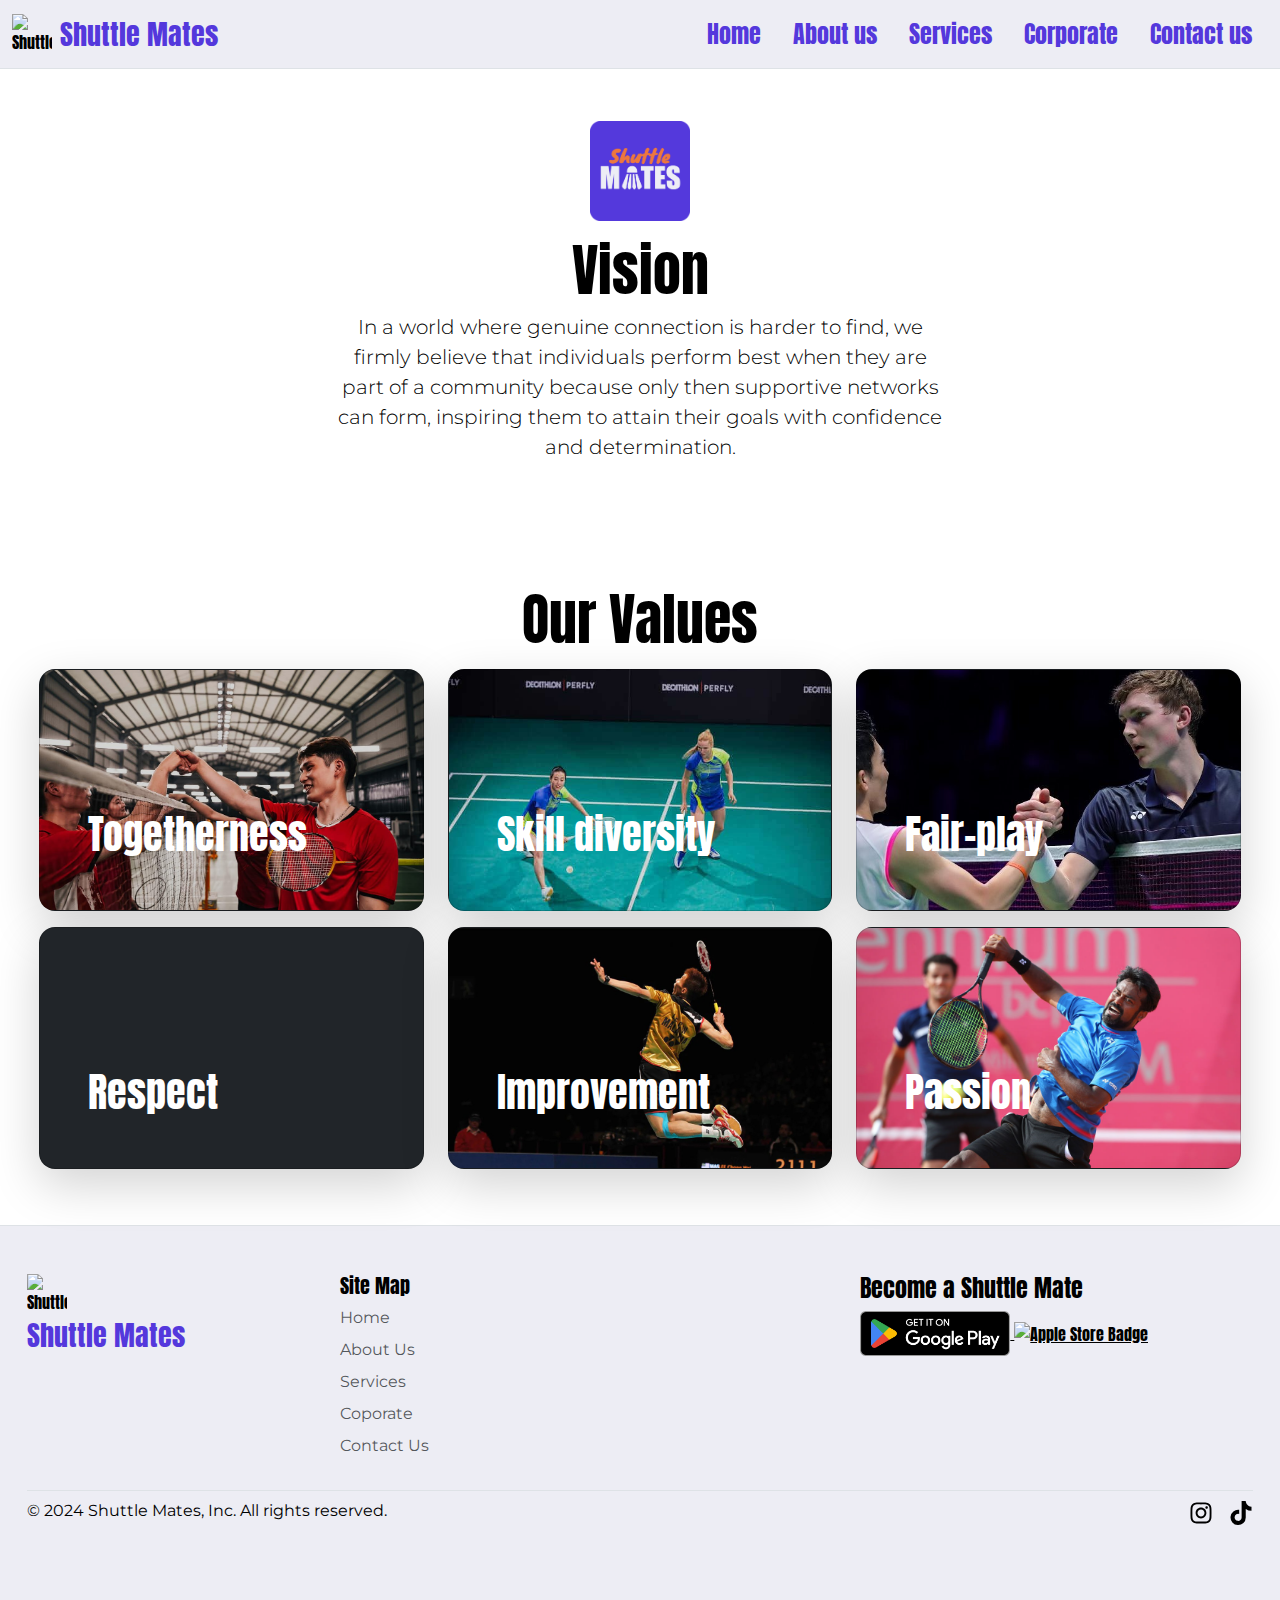
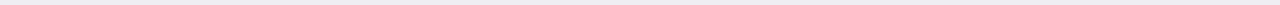
==== about-us.html @ 7204f405 "Pushing all local updates to github" ====
<!doctype html>
<html lang="en" class="h-100">
  <head>
    <meta charset="utf-8">
    <meta name="viewport" content="width=device-width, initial-scale=1">

    <!-- Bootstrap CSS -->
	<link href="https://cdn.jsdelivr.net/npm/bootstrap@5.3.3/dist/css/bootstrap.min.css" rel="stylesheet" integrity="sha384-QWTKZyjpPEjISv5WaRU9OFeRpok6YctnYmDr5pNlyT2bRjXh0JMhjY6hW+ALEwIH" crossorigin="anonymous">
    <!-- Own Styles -->
    <link rel="stylesheet" href="css/styles.css">
    <link href="navbars.css" rel="stylesheet" type="text/css">

    <!-- Bootstrap Javascript -->
    <script defer src="https://cdn.jsdelivr.net/npm/bootstrap@5.3.3/dist/js/bootstrap.bundle.min.js" integrity="sha384-YvpcrYf0tY3lHB60NNkmXc5s9fDVZLESaAA55NDzOxhy9GkcIdslK1eN7N6jIeHz" crossorigin="anonymous"></script>
    
	  
	  <title> Services | Shuttle Mates </title>
	  
    <!-- Google Analytics code goes just below here (check PRJ4 Guide for details) -->

	  <script async src="https://www.googletagmanager.com/gtag/js?id=G-DR5HKK5P80"></script>
      <script>
      window.dataLayer = window.dataLayer || [];
      function gtag(){dataLayer.push(arguments);}
      gtag('js', new Date());
      gtag('config', 'G-DR5HKK5P80');
      </script>
	  
    <!-- End of Google Analytics code -->  
  </head>
  <body class="h-100 d-flex flex-column">

    <!-- Navigation bar, adapted from https://getbootstrap.com/docs/5.1/components/navbar/ -->
     
    <header class="navbar d-flex flex-wrap justify-content-center border-bottom">
		<div class="container-fluid">
      <a href="/" class="d-flex align-items-center mb-3 mb-md-0 me-md-auto link-body-emphasis text-decoration-none">
       <img src="images/sm-logo.png" alt="Shuttle Mates Logo" width="40" height="40" class="me-2">
        <span class="fs-3 title-text">Shuttle Mates&nbsp;</span>
      </a>

      <ul class="nav nav-pills">
        <li class="nav-item"><a href="home.html" class="nav-link fs-4" aria-current="page">Home</a></li>
        <li class="nav-item"><a href="about-us.html" class="nav-link fs-4">About us</a></li>
        <li class="nav-item"><a href="services.html" class="nav-link fs-4">Services</a></li>
        <li class="nav-item"><a href="corporate.html" class="nav-link fs-4">Corporate</a></li>
        <li class="nav-item"><a href="contact-us.html" class="nav-link fs-4">Contact us</a></li>
      </ul>
	    </div>
    </header>
  <!-- End of navigation bar -->
	  
	  
  <!-- Service Explanation (Adapted from https://getbootstrap.com/docs/5.3/examples/heroes/) -->	   
<div class="px-4 py-1 my-5 text-center">
    <img class="d-block mx-auto mb-3" src="images/shuttle-mates-logo.png" alt="Shuttle Mates Logo" width="100" height="100">
    <h1 class="display-4 text-body-emphasis">Vision</h1>
    <div class="col-lg-6 mx-auto">
      <p class="lead mb-4 body-text">In a world where genuine connection is harder to find, we firmly believe that individuals perform best when they are part of a community because only then supportive networks can form, inspiring them to attain their goals with confidence and determination.</p>
    </div>
  </div>
    <!-- End of Service Explanation (Adapted from https://getbootstrap.com/docs/5.3/examples/heroes/) -->
	  
  <!-- Our Values (Adapted from https://getbootstrap.com/docs/5.3/examples/features/) -->	   
  <div class="container px-4 py-5" id="custom-cards">
    <h1 class="display-4 text-center">Our Values</h1>
    <div class="row row-cols-1 row-cols-lg-3 align-items-stretch g-4 py-2">
      <div class="col">
        <div class="card card-cover h-100 overflow-hidden text-bg-dark rounded-4 shadow-lg" style="background-image: url('images/togetherness.jpeg');">
          <div class="d-flex flex-column h-100 p-5 pb-3 text-white">
            <h3 class="pt-5 mt-5 mb-4 display-6 lh-1">Togetherness</h3>
            <ul class="d-flex list-unstyled mt-auto">
            </ul>
          </div>
        </div>
      </div>

      <div class="col">
        <div class="card card-cover h-100 overflow-hidden text-bg-dark rounded-4 shadow-lg" style="background-image: url('images/skill-diversity.jpeg');">
          <div class="d-flex flex-column h-100 p-5 pb-3 text-white text-shadow-1">
            <h3 class="pt-5 mt-5 mb-4 display-6 lh-1">Skill diversity</h3>
            <ul class="d-flex list-unstyled mt-auto">
			  </ul>
          </div>
        </div>
      </div>

      <div class="col">
        <div class="card card-cover h-100 overflow-hidden text-bg-dark rounded-4 shadow-lg" style="background-image: url('images/fair-play.jpeg');">
          <div class="d-flex flex-column h-100 p-5 pb-3 text-shadow-1">
            <h3 class="pt-5 mt-5 mb-4 display-6 lh-1">Fair-play</h3>
            <ul class="d-flex list-unstyled mt-auto">
            </ul>
          </div>
        </div>
      </div>
    </div>
	  
    <div class="row row-cols-1 row-cols-lg-3 align-items-stretch g-4 py-2">
      <div class="col">
        <div class="card card-cover h-100 overflow-hidden text-bg-dark rounded-4 shadow-lg" style="background-image: url('images/Respect.jpeg');">
          <div class="d-flex flex-column h-100 p-5 pb-3 text-white text-shadow-1">
            <h3 class="pt-5 mt-5 mb-4 display-6 lh-1">Respect</h3>
            <ul class="d-flex list-unstyled mt-auto">
            </ul>
          </div>
        </div>
      </div>

      <div class="col">
        <div class="card card-cover h-100 overflow-hidden text-bg-dark rounded-4 shadow-lg" style="background-image: url('images/improvement.jpeg');">
          <div class="d-flex flex-column h-100 p-5 pb-3 text-white text-shadow-1">
            <h3 class="pt-5 mt-5 mb-4 display-6 lh-1">Improvement</h3>
            <ul class="d-flex list-unstyled mt-auto">
            </ul>
          </div>
        </div>
      </div>

      <div class="col">
        <div class="card card-cover h-100 overflow-hidden text-bg-dark rounded-4 shadow-lg" style="background-image: url('images/passion.jpeg');">
          <div class="d-flex flex-column h-100 p-5 pb-3 text-shadow-1">
            <h3 class="pt-5 mt-5 mb-4 display-6 lh-1">Passion</h3>
            <ul class="d-flex list-unstyled mt-auto">
            </ul>
          </div>
        </div>
      </div>
    </div>	  
</div>	  

   <!-- End of Our Values (Adapted from https://getbootstrap.com/docs/5.3/examples/features/) -->
	  
   
	  
    <!-- A footer with socials -->
<div class="footer-color border-top">
<div class="container">
  <footer class="py-5">
    <div class="row">
      <div class="col-5 col-md-3 mb-3">
		  <ul class="nav flex-column">
			      <a href="/" class="d-flex align-items-center mb-3 mb-md-0 me-md-auto link-body-emphasis text-decoration-none">
					  <img src="images/sm-logo.png" alt="Shuttle Mates Logo" width="40" height="40" class="me-2"> </a>
        <span class="fs-3 title-text">Shuttle Mates&nbsp;</span>
		  </ul>
      </div>

      <div class="col-6 col-md-2 mb-3">
        <h5>Site Map</h5>
        <ul class="nav flex-column">
          <li class="body-text nav-item mb-2"><a href="#" class="nav-link p-0 text-body-secondary">Home</a></li>
          <li class="body-text nav-item mb-2"><a href="#" class="nav-link p-0 text-body-secondary">About Us</a></li>
          <li class="body-text nav-item mb-2"><a href="#" class="nav-link p-0 text-body-secondary">Services</a></li>
          <li class="body-text nav-item mb-2"><a href="#" class="nav-link p-0 text-body-secondary">Coporate</a></li>
          <li class="body-text nav-item mb-2"><a href="#" class="nav-link p-0 text-body-secondary">Contact Us</a></li>
        </ul>
      </div>

		<div class="col-md-4 offset-md-3 mb-3">
			<h4>Become a Shuttle Mate</h4>
			<div class="object-fit-scale">
				<a class="link-body-emphasis" href="https://play.google.com/store/apps/details?id=nl.loeihard.buas.hub&hl=en&gl=US">
				<img src="images/google-play-badge.png" class="img-fluid" alt="Google Play Badge" width="150" height="200">
				</a>
				<a class="link-body-emphasis" href="https://apps.apple.com/nl/app/buas-hub/id1639899061">
				<img src="images/apple-store-badge.svg" class="img-fluid" alt="Apple Store Badge" width="150" height="200">
				</a>
			</div>
		</div>

    </div>

    <div class="d-flex flex-column flex-sm-row justify-content-between py-2 my-2 border-top">
      <p class="body-text">&copy; 2024 Shuttle Mates, Inc. All rights reserved.</p>
      <ul class="list-unstyled d-flex">
        <li class="ms-3"><a class="link-body-emphasis" href="https://www.instagram.com/shuttle.mates/"><img src="images/instagram.svg" alt="Instagram" width="24" height="24"></a></li>
        <li class="ms-3"><a class="link-body-emphasis" href="https://www.tiktok.com/@shuttle.mate?_t=8lFBvm3TbAP&_r=1"><img src="images/tiktok.svg" alt="Twitter" width="24" height="24"></a></li>
      </ul>
    </div>
  </footer>
</div>
	</div>  
<script src="../assets/dist/js/bootstrap.bundle.min.js"></script>

    <!-- End of the footer -->

</body>
</html>
---- css/styles.css ----
/* Importing a Google Font */
@import url('https://fonts.googleapis.com/css2?family=Anton&family=Knewave&family=Montserrat:ital,wght@0,100..900;1,100..900&display=swap');
	

/* Changing the main font and background colour */
body {
	font-family: "Anton", "Knewave", "Montserrat", sans-serif;
	color: black;
	background-color: white;
}

/* Navigation bar */
.navbar {
	background-color: #EDEDF4;
}

.nav-link {
	color: #5438DC;
}

.nav-link:hover {
    color: #EC763E;
	opacity: .9;
}

.nav-link:active {
	background-color: #5438DC;
	color: white;
}

.video-container {
  position: relative;
  width: 100%;
  padding-top: 41.875%;
}

.video-container video {
  position: absolute;
  top: 0;
  left: 0;
  width: 100%;
  height: 100%;
}

.text-overlay-video {
  position: absolute;
  top: 50%;
  left: 50%;
  transform: translate(-50%, -50%);
  color: white;
  padding-top: 10%;

}


/* Hero Section shadow */

.white-shadow {
	text-shadow: -.01em -.01em .01em white,
		.02em .02em .02em white,
		0 0 .2em white,
		0 0 .5em white;
}

.title-text
{
    font-family: "Anton", normal;
	color: #5438DC;
}

.title-text-white{
    font-family: "Anton", normal;
	color: white;
}


.body-special-text
{
	font-family: "Knewave", normal;
	color: black;
}

.body-text
{
	font-family: "Montserrat", normal;
	color: black;
}

.btn-primary {
	background-color: #5438DC;
}

.btn-primary:hover {
    background-color: #EC763E;
	opacity: .9;
}



/* Typer effect Animation (adapted from https://www.codeply.com/go/orizmNWvT3/css-only-typing-animation-with-multiple-words*/
@media (max-width:768px) {
    h1 {
        font-size: 5rem;
    }
}

.text-typing, .text-nowrap {
    white-space:nowrap;
    display: block;
}


.typing-words span {
    text-indent: 0px;
    position: absolute;
	overflow: hidden;
	white-space: nowrap;
	color: #FFFFFF;
    visibility: hidden;
    border-right: 4px solid transparent;
    max-width: 32rem; /* width of widest string */
}
/* steps is number of chars-1 */
.typing-words span:nth-child(1) {
	animation: typing 0.7s steps(5), typingReverse 0.7s steps(5) 0.7s, blink-wait 1s step-end 1 1.4s, blink-caret 0.6s step-end infinite;
}
.typing-words span:nth-child(2) { 
	animation: typing 0.7s steps(5) 2.4s, typingReverse 0.7s steps(5) 3.1s, blink-wait 1s step-end 1 3.8s, blink-caret 0.6s step-end infinite;
}
.typing-words span:nth-child(3) { 
	animation: typing 0.7s steps(5) 4.8s, typingReverse 0.7s steps(5) 5.5s, blink-wait 1s step-end 1 6.2s, blink-caret 0.6s step-end infinite;
}
.typing-words span:nth-child(4) { 
	animation: typing 0.7s steps(5) 7.2s, typingReverse 0.7s steps(5) 7.9s, blink-wait 1s step-end 1 8.5s, blink-caret 0.6s step-end infinite;
}
/* pause on last word, end cursor blink */
.typing-words span:nth-child(5) {  
	animation: blink-caret 0.6s step-end 7 9.5s, typing 1s steps(7) 9.5s forwards;
}

@keyframes typing {
    from { width: 0; visibility: hidden; }
    to { width: 100%; visibility: visible; color: #FFFFFF; }
}

@keyframes typingReverse {
    from { width: 100%; visibility: visible; color: #FFFFFF; }
    to { width: 0; }
}

@keyframes blink-wait {
    from, to { width: 0; visibility: hidden; }
    30%, 60% { width: 0px; visibility: visible; }
}

@keyframes blink-caret {
    from, to { border-color: transparent; }
    50% { border-color: #FFFFFF; }
}


.footer-color {
	background-color: #EDEDF4;
}



/* Services page - centred hero screenshot (adapted from https://getbootstrap.com/docs/5.3/examples/heroes/*/
      .b-example-divider {
        width: 100%;
        height: 3rem;
        background-color: rgba(0, 0, 0, .1);
        border: solid rgba(0, 0, 0, .15);
        border-width: 1px 0;
        box-shadow: inset 0 .5em 1.5em rgba(0, 0, 0, .1), inset 0 .125em .5em rgba(0, 0, 0, .15);
      }

/* Services page - pricing (adapted from https://getbootstrap.com/docs/5.3/examples/pricing/*/

	.main-price-bg {
	background-color: #5438DC;
	color: white;
	}


	.container {
	  max-width: 1250px;
	}

	.pricing-header {
	  max-width: 700px;
	}


/* About us page - pricing (adapted from https://getbootstrap.com/docs/5.3/examples/features/*/
.card-cover {
  background-repeat: no-repeat;
  background-position: center center;
  background-size: cover;
}
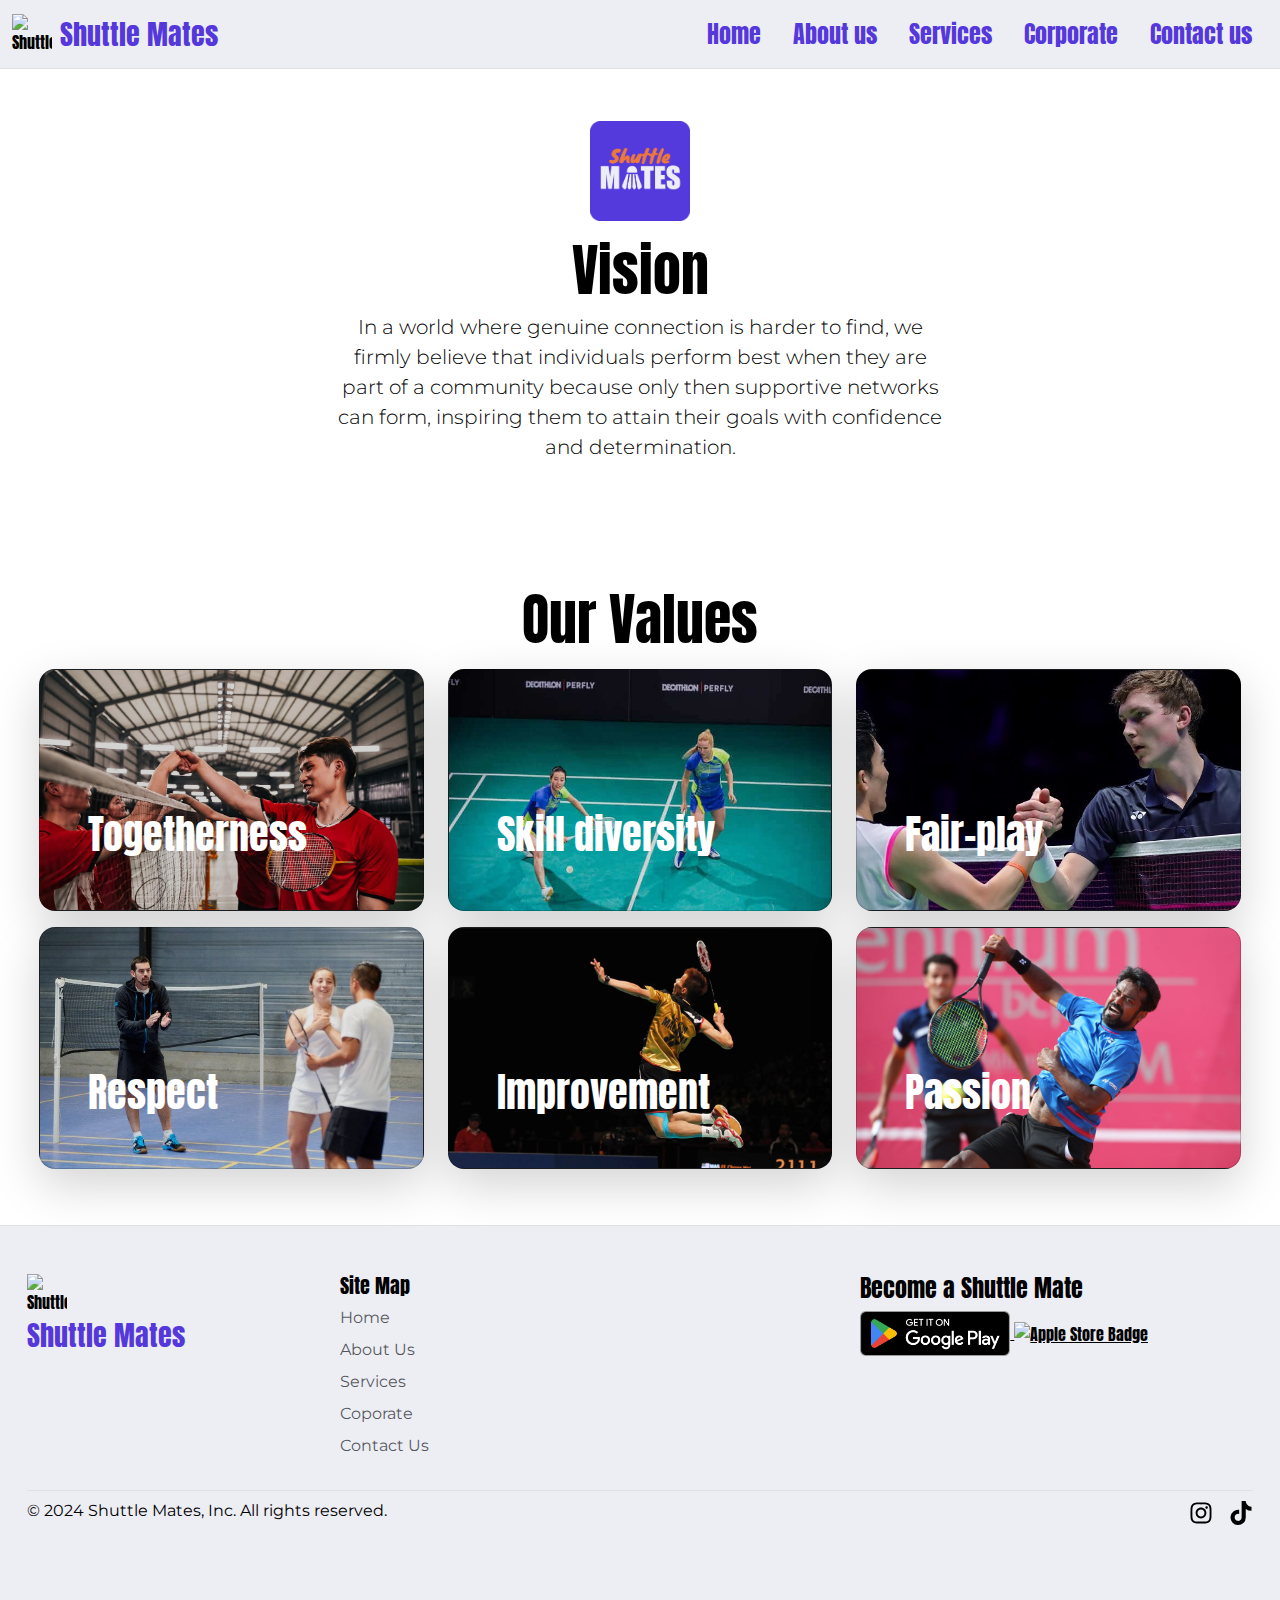
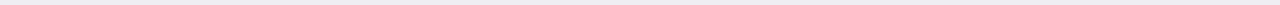
==== commit 1f9dce4d: "Respect Image naming issue fixed" ====
--- a/about-us.html
+++ b/about-us.html
@@ -40,7 +40,7 @@
       </a>
 
       <ul class="nav nav-pills">
-        <li class="nav-item"><a href="home.html" class="nav-link fs-4" aria-current="page">Home</a></li>
+        <li class="nav-item"><a href="index.html" class="nav-link fs-4" aria-current="page">Home</a></li>
         <li class="nav-item"><a href="about-us.html" class="nav-link fs-4">About us</a></li>
         <li class="nav-item"><a href="services.html" class="nav-link fs-4">Services</a></li>
         <li class="nav-item"><a href="corporate.html" class="nav-link fs-4">Corporate</a></li>
@@ -48,6 +48,7 @@
       </ul>
 	    </div>
     </header>
+	  
   <!-- End of navigation bar -->
 	  
 	  
@@ -98,7 +99,7 @@
 	  
     <div class="row row-cols-1 row-cols-lg-3 align-items-stretch g-4 py-2">
       <div class="col">
-        <div class="card card-cover h-100 overflow-hidden text-bg-dark rounded-4 shadow-lg" style="background-image: url('images/Respect.jpeg');">
+        <div class="card card-cover h-100 overflow-hidden text-bg-dark rounded-4 shadow-lg" style="background-image: url('images/respect.jpeg');">
           <div class="d-flex flex-column h-100 p-5 pb-3 text-white text-shadow-1">
             <h3 class="pt-5 mt-5 mb-4 display-6 lh-1">Respect</h3>
             <ul class="d-flex list-unstyled mt-auto">
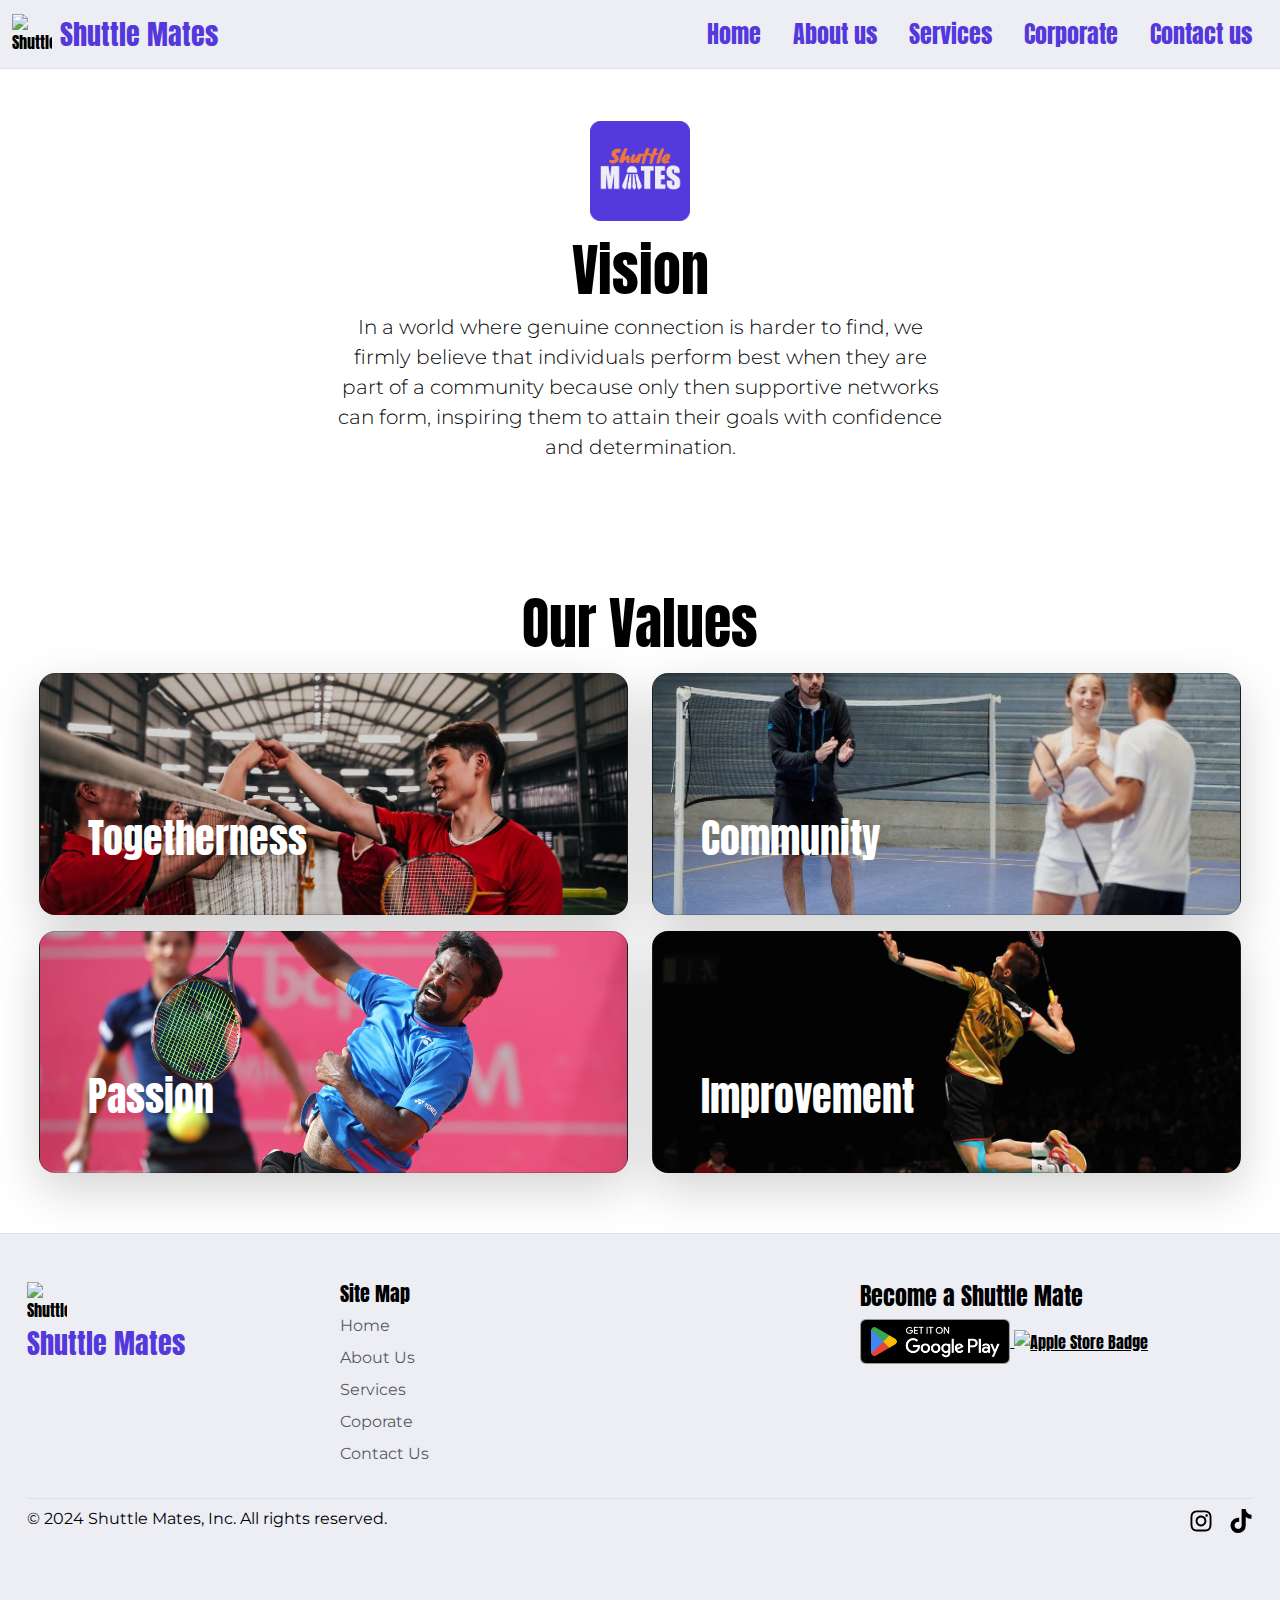
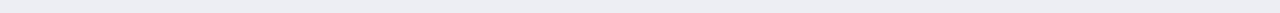
==== commit e0ffd654: "Footer adjusted and contact us page" ====
--- a/about-us.html
+++ b/about-us.html
@@ -34,7 +34,7 @@
      
     <header class="navbar d-flex flex-wrap justify-content-center border-bottom">
 		<div class="container-fluid">
-      <a href="/" class="d-flex align-items-center mb-3 mb-md-0 me-md-auto link-body-emphasis text-decoration-none">
+      <a href="index.html" class="d-flex align-items-center mb-3 mb-md-0 me-md-auto link-body-emphasis text-decoration-none">
        <img src="images/sm-logo.png" alt="Shuttle Mates Logo" width="40" height="40" class="me-2">
         <span class="fs-3 title-text">Shuttle Mates&nbsp;</span>
       </a>
@@ -48,7 +48,7 @@
       </ul>
 	    </div>
     </header>
-	  
+
   <!-- End of navigation bar -->
 	  
 	  
@@ -63,9 +63,10 @@
     <!-- End of Service Explanation (Adapted from https://getbootstrap.com/docs/5.3/examples/heroes/) -->
 	  
   <!-- Our Values (Adapted from https://getbootstrap.com/docs/5.3/examples/features/) -->	   
-  <div class="container px-4 py-5" id="custom-cards">
+
+	  <div class="container px-4 py-1 my-5">
     <h1 class="display-4 text-center">Our Values</h1>
-    <div class="row row-cols-1 row-cols-lg-3 align-items-stretch g-4 py-2">
+    <div class="row row-cols-1 row-cols-lg-2 align-items-stretch g-4 py-2">
       <div class="col">
         <div class="card card-cover h-100 overflow-hidden text-bg-dark rounded-4 shadow-lg" style="background-image: url('images/togetherness.jpeg');">
           <div class="d-flex flex-column h-100 p-5 pb-3 text-white">
@@ -77,31 +78,21 @@
       </div>
 
       <div class="col">
-        <div class="card card-cover h-100 overflow-hidden text-bg-dark rounded-4 shadow-lg" style="background-image: url('images/skill-diversity.jpeg');">
+        <div class="card card-cover h-100 overflow-hidden text-bg-dark rounded-4 shadow-lg" style="background-image: url('images/respect.jpeg');">
           <div class="d-flex flex-column h-100 p-5 pb-3 text-white text-shadow-1">
-            <h3 class="pt-5 mt-5 mb-4 display-6 lh-1">Skill diversity</h3>
+            <h3 class="pt-5 mt-5 mb-4 display-6 lh-1">Community</h3>
             <ul class="d-flex list-unstyled mt-auto">
 			  </ul>
           </div>
         </div>
       </div>
-
+	  </div>
+	  
+	      <div class="row row-cols-1 row-cols-lg-2 align-items-stretch g-4 py-2">
       <div class="col">
-        <div class="card card-cover h-100 overflow-hidden text-bg-dark rounded-4 shadow-lg" style="background-image: url('images/fair-play.jpeg');">
-          <div class="d-flex flex-column h-100 p-5 pb-3 text-shadow-1">
-            <h3 class="pt-5 mt-5 mb-4 display-6 lh-1">Fair-play</h3>
-            <ul class="d-flex list-unstyled mt-auto">
-            </ul>
-          </div>
-        </div>
-      </div>
-    </div>
-	  
-    <div class="row row-cols-1 row-cols-lg-3 align-items-stretch g-4 py-2">
-      <div class="col">
-        <div class="card card-cover h-100 overflow-hidden text-bg-dark rounded-4 shadow-lg" style="background-image: url('images/respect.jpeg');">
-          <div class="d-flex flex-column h-100 p-5 pb-3 text-white text-shadow-1">
-            <h3 class="pt-5 mt-5 mb-4 display-6 lh-1">Respect</h3>
+        <div class="card card-cover h-100 overflow-hidden text-bg-dark rounded-4 shadow-lg" style="background-image: url('images/passion.jpeg');">
+          <div class="d-flex flex-column h-100 p-5 pb-3 text-white">
+            <h3 class="pt-5 mt-5 mb-4 display-6 lh-1">Passion</h3>
             <ul class="d-flex list-unstyled mt-auto">
             </ul>
           </div>
@@ -113,23 +104,15 @@
           <div class="d-flex flex-column h-100 p-5 pb-3 text-white text-shadow-1">
             <h3 class="pt-5 mt-5 mb-4 display-6 lh-1">Improvement</h3>
             <ul class="d-flex list-unstyled mt-auto">
-            </ul>
+			  </ul>
           </div>
         </div>
       </div>
+		  </div>
+	  </div>
 
-      <div class="col">
-        <div class="card card-cover h-100 overflow-hidden text-bg-dark rounded-4 shadow-lg" style="background-image: url('images/passion.jpeg');">
-          <div class="d-flex flex-column h-100 p-5 pb-3 text-shadow-1">
-            <h3 class="pt-5 mt-5 mb-4 display-6 lh-1">Passion</h3>
-            <ul class="d-flex list-unstyled mt-auto">
-            </ul>
-          </div>
-        </div>
-      </div>
-    </div>	  
-</div>	  
 
+	  
    <!-- End of Our Values (Adapted from https://getbootstrap.com/docs/5.3/examples/features/) -->
 	  
    
@@ -150,11 +133,11 @@
       <div class="col-6 col-md-2 mb-3">
         <h5>Site Map</h5>
         <ul class="nav flex-column">
-          <li class="body-text nav-item mb-2"><a href="#" class="nav-link p-0 text-body-secondary">Home</a></li>
-          <li class="body-text nav-item mb-2"><a href="#" class="nav-link p-0 text-body-secondary">About Us</a></li>
-          <li class="body-text nav-item mb-2"><a href="#" class="nav-link p-0 text-body-secondary">Services</a></li>
-          <li class="body-text nav-item mb-2"><a href="#" class="nav-link p-0 text-body-secondary">Coporate</a></li>
-          <li class="body-text nav-item mb-2"><a href="#" class="nav-link p-0 text-body-secondary">Contact Us</a></li>
+          <li class="body-text nav-item mb-2"><a href="index.html" class="nav-link p-0 text-body-secondary">Home</a></li>
+          <li class="body-text nav-item mb-2"><a href="about-us.html" class="nav-link p-0 text-body-secondary">About Us</a></li>
+          <li class="body-text nav-item mb-2"><a href="services.html" class="nav-link p-0 text-body-secondary">Services</a></li>
+          <li class="body-text nav-item mb-2"><a href="corporate.html" class="nav-link p-0 text-body-secondary">Coporate</a></li>
+          <li class="body-text nav-item mb-2"><a href="contact-us.html" class="nav-link p-0 text-body-secondary">Contact Us</a></li>
         </ul>
       </div>
 
--- a/css/styles.css
+++ b/css/styles.css
@@ -86,6 +86,12 @@
 	color: black;
 }
 
+.body-text-white
+{
+	font-family: "Montserrat", normal;
+	color: white;
+}
+
 .btn-primary {
 	background-color: #5438DC;
 }
@@ -94,6 +100,9 @@
     background-color: #EC763E;
 	opacity: .9;
 }
+
+
+
 
 
 
@@ -192,10 +201,238 @@
 	}
 
 
-/* About us page - pricing (adapted from https://getbootstrap.com/docs/5.3/examples/features/*/
+/* About us page - cards (adapted from https://getbootstrap.com/docs/5.3/examples/features/*/
 .card-cover {
   background-repeat: no-repeat;
   background-position: center center;
   background-size: cover;
 }
 
+
+
+
+
+
+
+
+
+
+/* Contact us page - pricing (adapted from https://codepen.io/baahubali92/pen/oVGRYg/ */
+.overlay {
+    background-image: linear-gradient(to right, rgba(90, 100, 232, 0.9), rgba(84, 96, 234, 0.9));
+    width: 100%;
+    height: 100%;
+    z-index: 1;
+    position: relative;
+    padding: 110px 0;
+}
+.section-bg {
+    background-size: cover;
+    position: relative;
+    background-position: left;
+    z-index: 0;
+    padding: 0;
+    min-height: auto;
+    overflow: hidden;
+}
+.contact-form {
+    position: relative;
+    padding: 45px 0 45px 60px;
+}
+
+.contact-form:before {
+    position: absolute;
+    content: '';
+    top: 0;
+    right: 0;
+    bottom: 0;
+    left: 0;
+    border-radius: 6px;
+    background: #ffffff;
+    box-shadow: 10px 40px 40px rgba(0,0,0,.2);
+    pointer-events: none;
+    right: auto;
+    width: 100vw;
+}
+.particles-js-canvas-el {
+    position: absolute;
+    left: 0;
+    top: 0;
+    z-index: 1;
+}
+.contact-form input {
+    border: 0;
+    background: transparent;
+
+    display: block;
+    width: 100%;
+    min-height: 50px;
+    padding: 11px 0;
+    font-size: 16px;
+    font-weight: 600;
+    line-height: 27px;
+
+    background-color: transparent;
+    background-image: none;
+    border-radius: 0;
+    -webkit-appearance: none;
+    transition: .3s ease-in-out;
+    border: 2px solid transparent;
+    border-bottom-color: rgba(0,0,0,.1);
+}
+
+.contact-form textarea {
+    border: 0;
+    background: transparent;
+    display: block;
+    width: 100%;
+    min-height: 50px;
+    padding: 11px 0;
+    font-size: 16px;
+    font-weight: 600;
+    line-height: 27px;
+
+    background-color: transparent;
+    background-image: none;
+    border-radius: 0;
+    -webkit-appearance: none;
+    transition: .3s ease-in-out;
+    border: 2px solid transparent;
+    border-bottom-color: rgba(0,0,0,.1);
+}
+.contact-form input::placeholder {
+  color:#222;
+}
+.contact-form textarea::placeholder {
+  color:#222;
+
+}
+.contact-form input {
+    margin-bottom: 30px;
+    font-size: 16px;
+    font-weight: 600;
+    height: 55px;
+}
+.contact-form input:hover, .contact-form input:focus{
+    outline: none;
+    box-shadow: none;
+    background: transparent;
+    border: 2px solid transparent;
+    border-bottom-color: rgb(254, 132, 111);
+
+}
+.contact-form textarea:hover, .contact-form textarea:focus{
+  background: transparent; 
+    outline: none;
+  box-shadow: none;
+     border: 2px solid transparent;
+    border-bottom-color: rgb(254, 132, 111);
+
+}
+
+
+.taso-btn {
+    background-color: #fff;
+    margin: 25px 0;
+    color: #214dcb;
+    -webkit-box-shadow: 0px 10px 30px 0px rgba(255, 255, 255, 0.32);
+    box-shadow: 0px 10px 30px 0px rgba(255, 255, 255, 0.17);
+}
+.contact-info {
+    padding: 0 30px 0px 0;
+}
+
+h2.contact-title {
+    font-size: 35px;
+    font-weight: 600;
+    color: #fff;
+    margin-bottom: 30px;
+}
+
+.contact-info p {
+    color: #ececec;
+}
+
+ul.contact-info {
+    margin-top: 30px;
+}
+
+ul.contact-info li {
+    margin-bottom: 22px;
+}
+
+
+
+ul.contact-info span {
+    font-size: 20px;
+    line-height: 26px;
+}
+ul.contact-info li {
+    display: flex;
+    width: 100%;
+}
+
+.info-left {
+    width: 10%;
+}
+
+.info-left i {
+    width: 30px;
+    height: 30px;
+    line-height: 30px;
+    font-size: 30px;
+    color: #ffffff;
+	font-family: "Montserrat", normal;
+}
+
+.info-right h4 {
+    color: white;
+    font-size: 18px;
+	font-family: "Montserrat", normal;
+}
+.contact-page .info-left i{
+color: #FE846F;
+}
+.btn {
+display: inline-block;
+    font-weight: 400;
+    text-align: center;
+    white-space: nowrap;
+    vertical-align: middle;
+    -webkit-user-select: none;
+    -moz-user-select: none;
+    -ms-user-select: none;
+    user-select: none;
+    font-family: 'Poppins', sans-serif;
+    padding: 10px 30px 10px;
+    font-size: 17px;
+    line-height: 28px;
+    border: 0px;
+    border-radius: 10px;
+    -webkit-transition: color 0.15s ease-in-out, background-color 0.15s ease-in-out, border-color 0.15s ease-in-out, -webkit-box-shadow 0.15s ease-in-out;
+    transition: color 0.15s ease-in-out, background-color 0.15s ease-in-out, border-color 0.15s ease-in-out, -webkit-box-shadow 0.15s ease-in-out;
+    -o-transition: color 0.15s ease-in-out, background-color 0.15s ease-in-out, border-color 0.15s ease-in-out, box-shadow 0.15s ease-in-out;
+    transition: color 0.15s ease-in-out, background-color 0.15s ease-in-out, border-color 0.15s ease-in-out, box-shadow 0.15s ease-in-out;
+    transition: color 0.15s ease-in-out, background-color 0.15s ease-in-out, border-color 0.15s ease-in-out, box-shadow 0.15s ease-in-out, -webkit-box-shadow 0.15s ease-in-out;
+}
+.btn-big {
+    color: #ffffff;
+    -webkit-box-shadow: 0px 5px 20px 0px rgba(45, 45, 45, 0.47843137254901963);
+    box-shadow: 2px 5px 10px 0px rgba(45, 45, 45, 0.19);
+    color: #fff !important;
+    margin-right: 20px;
+    background: #FE846F;
+    transition: .2s;
+    border: 2px solid #FE846F;
+    margin-top: 50px;
+}
+
+@media only screen and (max-width: 767px) {
+.contact-form {
+    padding: 30px;
+}
+.contact-form:before {
+    width: 100%;
+}
+
+}
